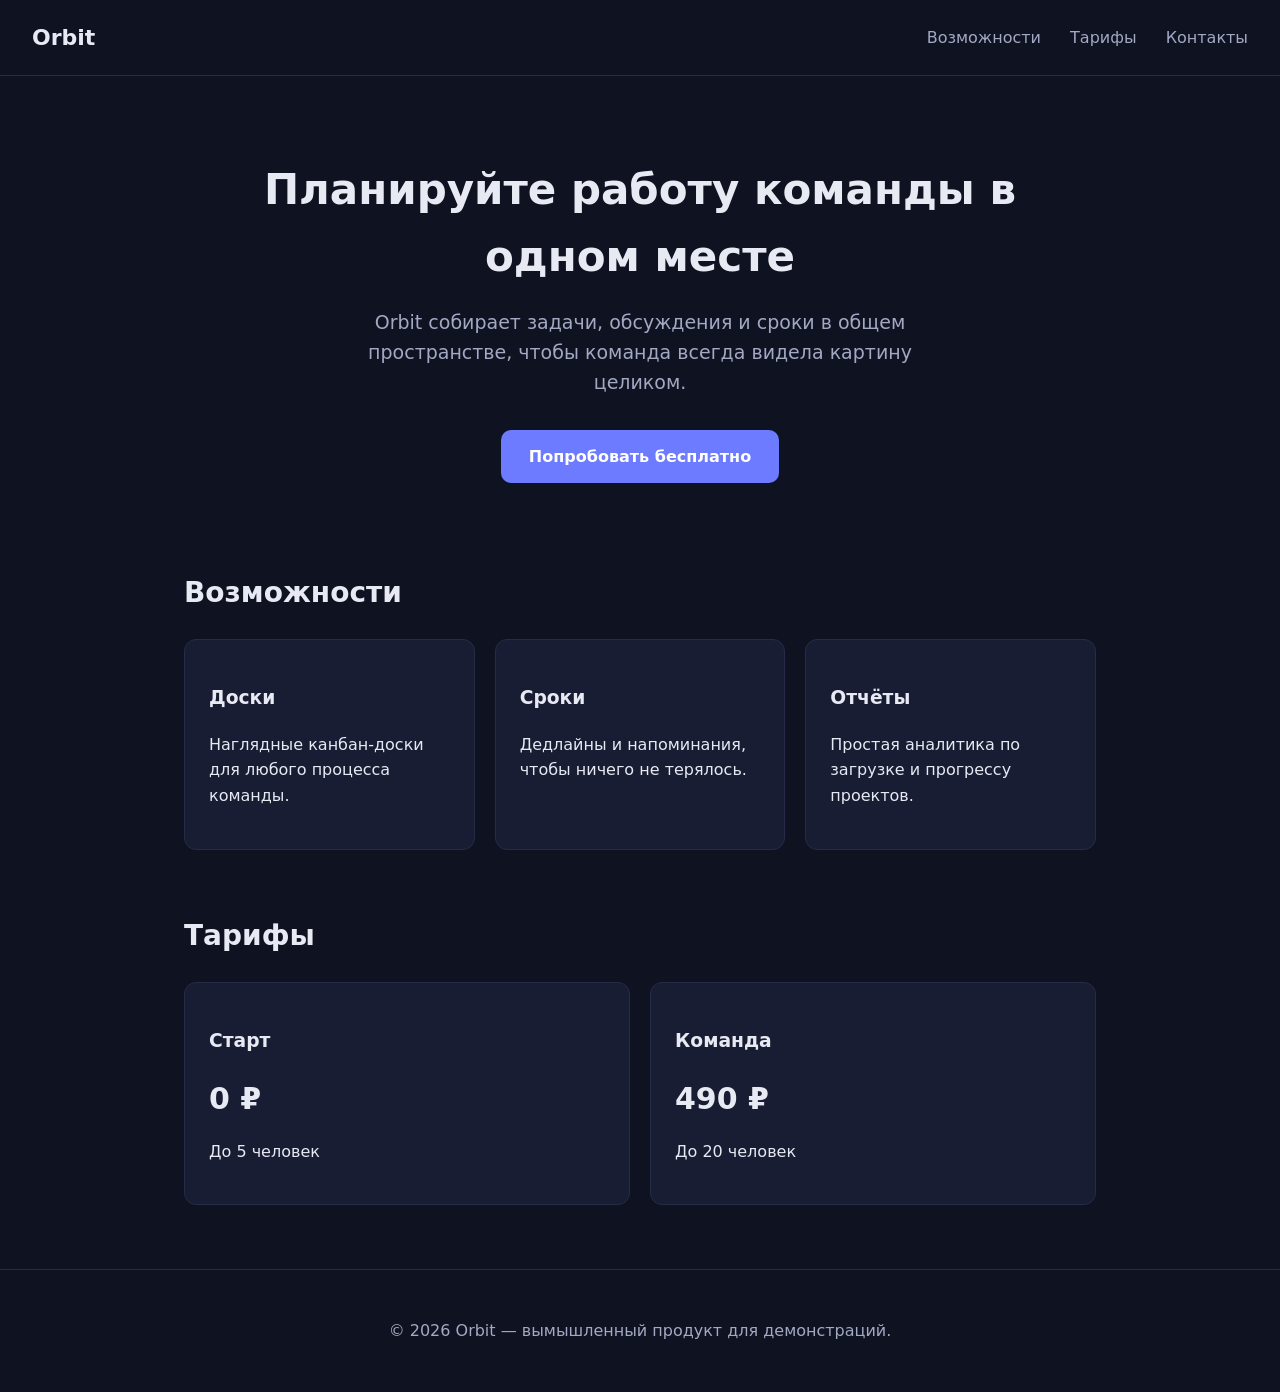
==== index.html @ c74c5e83 "Orbit — демо-лендинг (песочница для AI-агента)" ====
<!doctype html>
<html lang="ru">
  <head>
    <meta charset="utf-8" />
    <meta name="viewport" content="width=device-width, initial-scale=1" />
    <title>Orbit — планировщик для команд</title>
    <link rel="stylesheet" href="styles.css" />
  </head>
  <body>
    <header class="nav">
      <div class="brand">Orbit</div>
      <nav>
        <a href="#features">Возможности</a>
        <a href="#pricing">Тарифы</a>
        <a href="#contact">Контакты</a>
      </nav>
    </header>

    <main>
      <section class="hero">
        <h1>Планируйте работу команды в одном месте</h1>
        <p class="lead">
          Orbit собирает задачи, обсуждения и сроки в общем пространстве, чтобы
          команда всегда видела картину целиком.
        </p>
        <a class="cta" href="#pricing">Попробовать бесплатно</a>
      </section>

      <section id="features" class="features">
        <h2>Возможности</h2>
        <div class="cards">
          <article>
            <h3>Доски</h3>
            <p>Наглядные канбан-доски для любого процесса команды.</p>
          </article>
          <article>
            <h3>Сроки</h3>
            <p>Дедлайны и напоминания, чтобы ничего не терялось.</p>
          </article>
          <article>
            <h3>Отчёты</h3>
            <p>Простая аналитика по загрузке и прогрессу проектов.</p>
          </article>
        </div>
      </section>

      <section id="pricing" class="pricing">
        <h2>Тарифы</h2>
        <div class="plans">
          <article>
            <h3>Старт</h3>
            <p class="price">0 ₽</p>
            <p>До 5 человек</p>
          </article>
          <article>
            <h3>Команда</h3>
            <p class="price">490 ₽</p>
            <p>До 20 человек</p>
          </article>
        </div>
      </section>
    </main>

    <footer id="contact">
      <p>© 2026 Orbit — вымышленный продукт для демонстраций.</p>
    </footer>
  </body>
</html>
---- styles.css ----
:root {
  --bg: #0f1220;
  --panel: #191d33;
  --text: #e7e9f3;
  --muted: #a3a8c3;
  --accent: #6c7bff;
}

* {
  box-sizing: border-box;
}

body {
  margin: 0;
  font-family: system-ui, -apple-system, "Segoe UI", Roboto, sans-serif;
  background: var(--bg);
  color: var(--text);
  line-height: 1.6;
}

.nav {
  display: flex;
  align-items: center;
  justify-content: space-between;
  padding: 20px 32px;
  border-bottom: 1px solid #262b47;
}

.brand {
  font-weight: 700;
  font-size: 22px;
}

.nav nav a {
  color: var(--muted);
  text-decoration: none;
  margin-left: 24px;
}

.nav nav a:hover {
  color: var(--text);
}

main {
  max-width: 960px;
  margin: 0 auto;
  padding: 0 24px;
}

.hero {
  text-align: center;
  padding: 80px 0 64px;
}

.hero h1 {
  font-size: 42px;
  margin: 0 0 16px;
}

.lead {
  color: var(--muted);
  font-size: 19px;
  max-width: 620px;
  margin: 0 auto 32px;
}

.cta {
  display: inline-block;
  background: var(--accent);
  color: #fff;
  padding: 14px 28px;
  border-radius: 10px;
  text-decoration: none;
  font-weight: 600;
}

section h2 {
  font-size: 28px;
  margin-bottom: 24px;
}

.cards,
.plans {
  display: grid;
  gap: 20px;
  grid-template-columns: repeat(auto-fit, minmax(220px, 1fr));
  margin-bottom: 64px;
}

.cards article,
.plans article {
  background: var(--panel);
  border: 1px solid #262b47;
  border-radius: 12px;
  padding: 24px;
}

.price {
  font-size: 30px;
  font-weight: 700;
  margin: 8px 0;
}

footer {
  border-top: 1px solid #262b47;
  padding: 32px 24px;
  text-align: center;
  color: var(--muted);
}
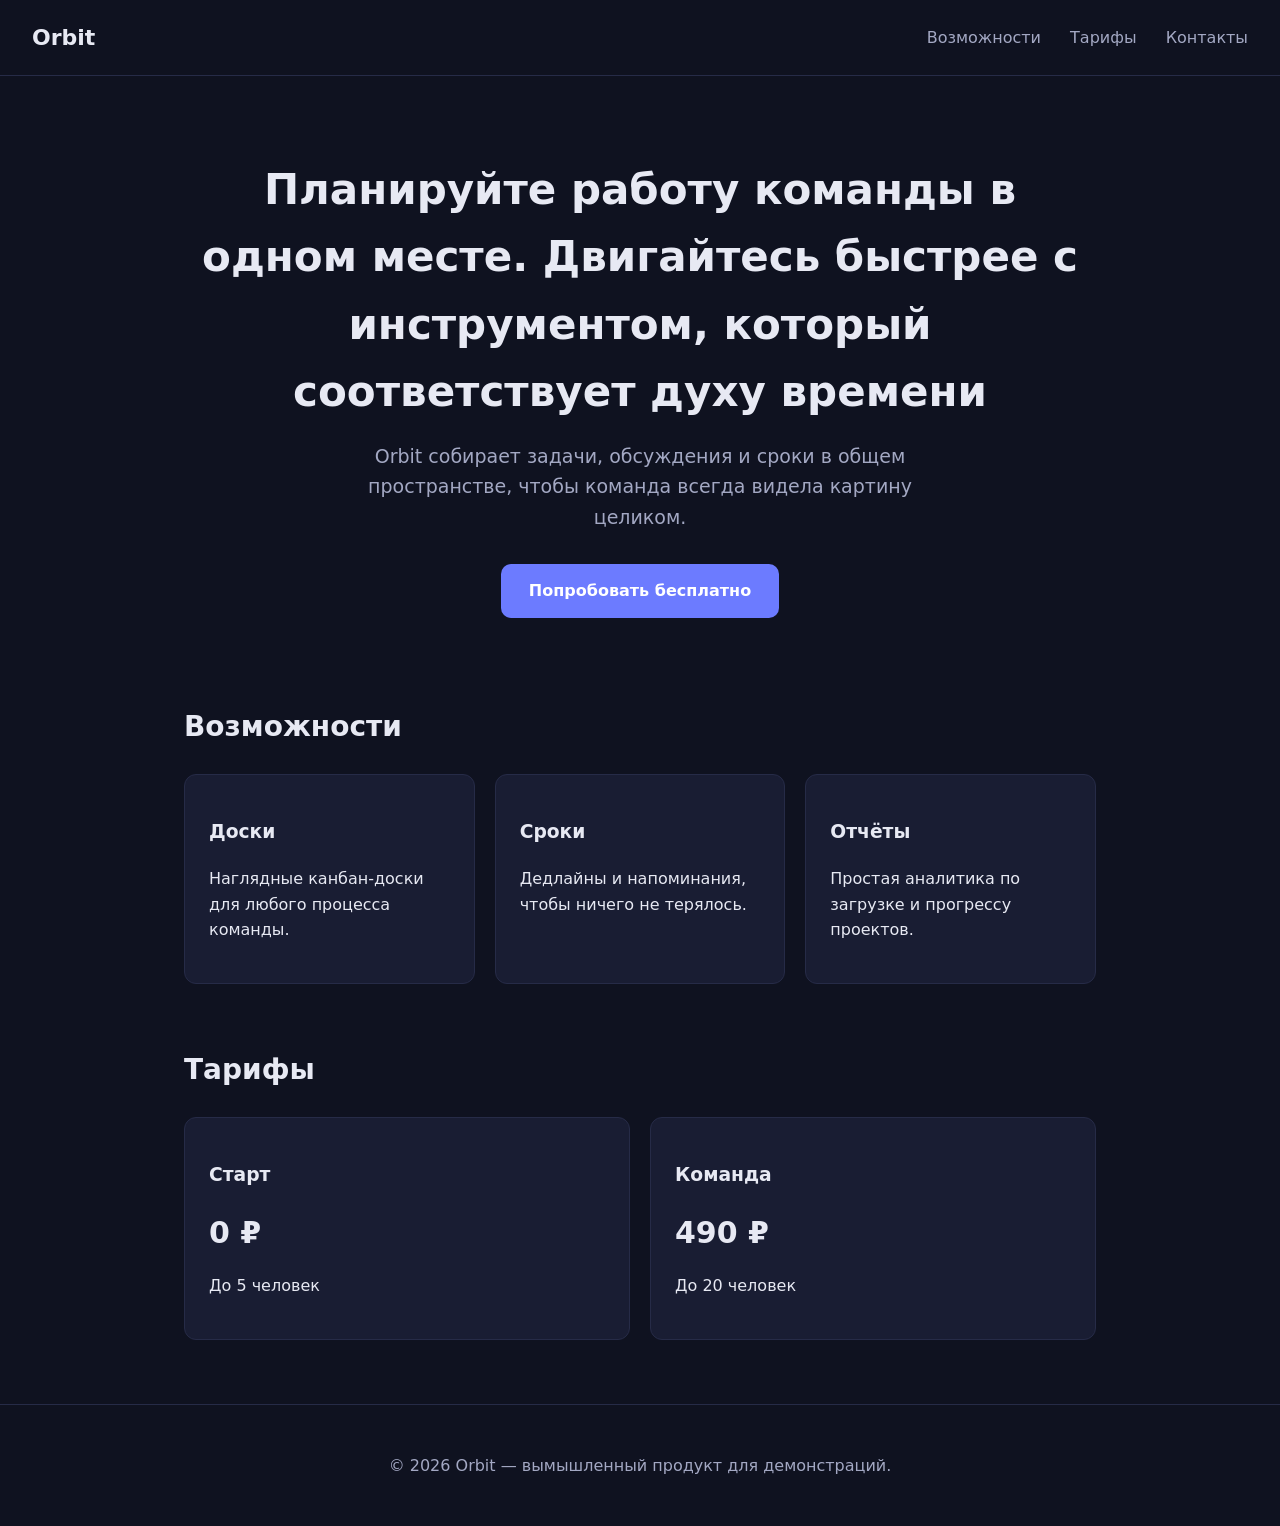
==== commit 8a26fe5e: "Обновить слоган на главной странице" ====
--- a/index.html
+++ b/index.html
@@ -18,7 +18,7 @@
 
     <main>
       <section class="hero">
-        <h1>Планируйте работу команды в одном месте</h1>
+        <h1>Планируйте работу команды в одном месте. Двигайтесь быстрее с инструментом, который соответствует духу времени</h1>
         <p class="lead">
           Orbit собирает задачи, обсуждения и сроки в общем пространстве, чтобы
           команда всегда видела картину целиком.
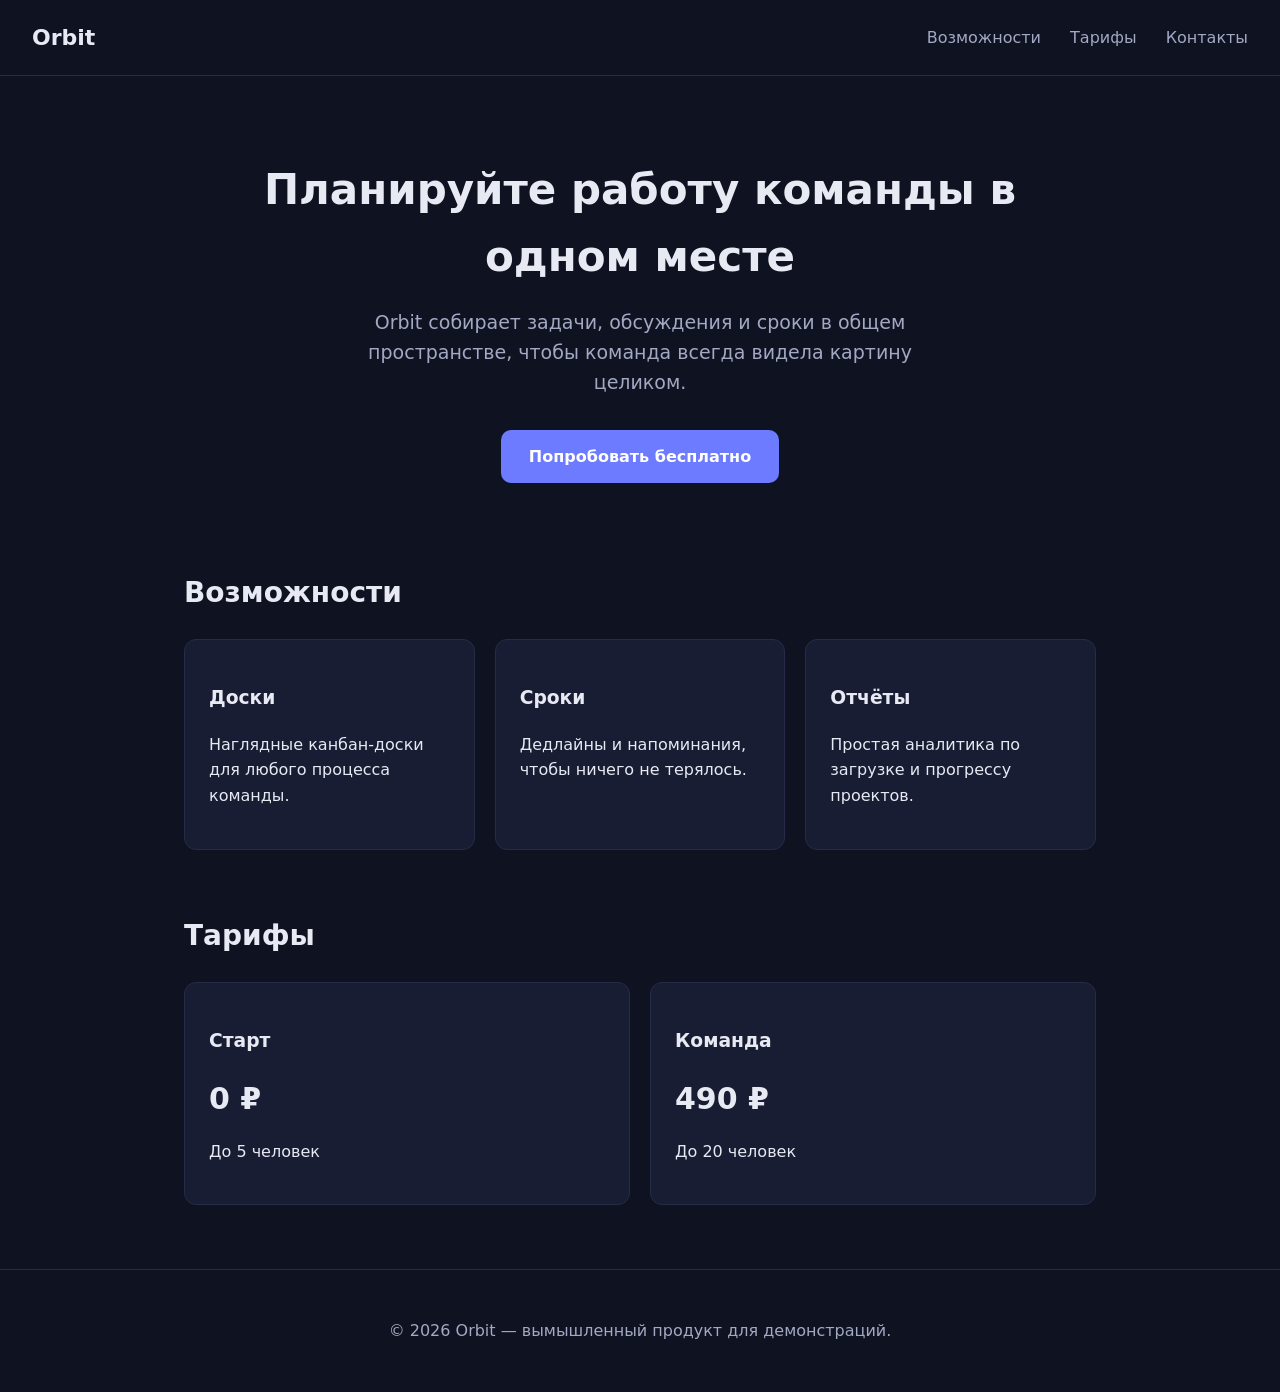
==== commit d3e744c0: "Убрать лишнюю фразу из слогана" ====
--- a/index.html
+++ b/index.html
@@ -18,7 +18,7 @@
 
     <main>
       <section class="hero">
-        <h1>Планируйте работу команды в одном месте. Двигайтесь быстрее с инструментом, который соответствует духу времени</h1>
+        <h1>Планируйте работу команды в одном месте</h1>
         <p class="lead">
           Orbit собирает задачи, обсуждения и сроки в общем пространстве, чтобы
           команда всегда видела картину целиком.
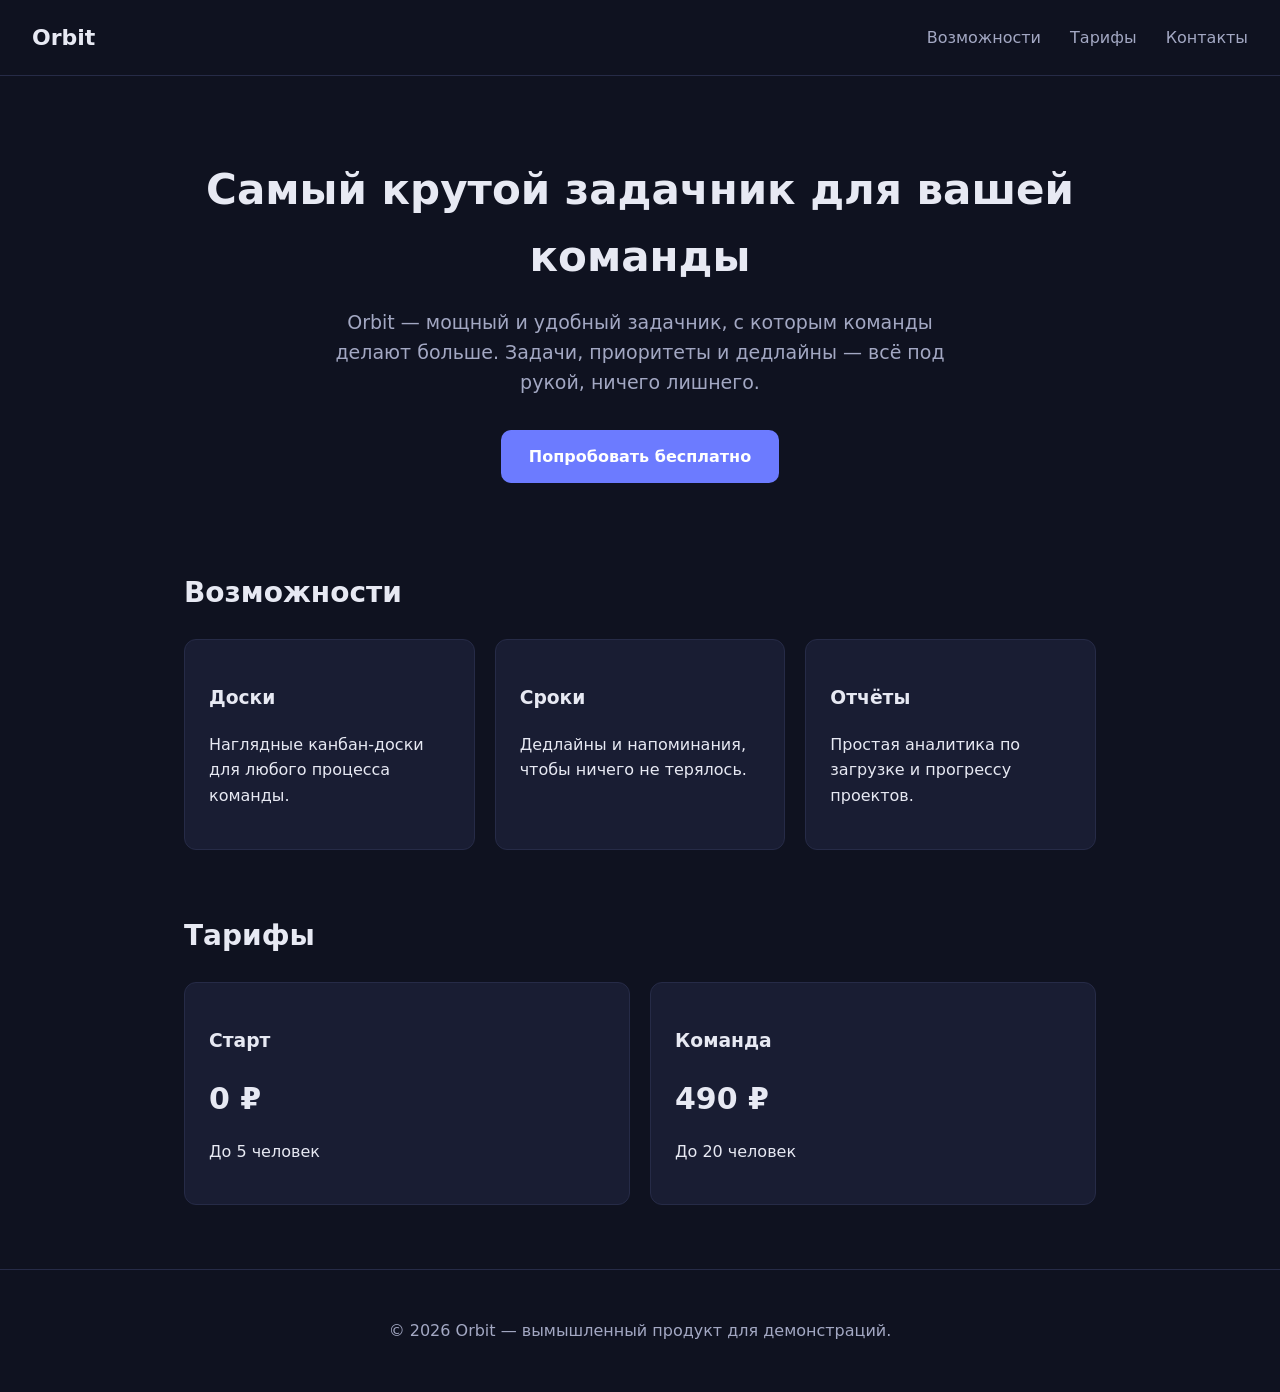
==== commit f0f88d40: "Позиционируем Orbit как крутой задачник на главной" ====
--- a/index.html
+++ b/index.html
@@ -3,7 +3,7 @@
   <head>
     <meta charset="utf-8" />
     <meta name="viewport" content="width=device-width, initial-scale=1" />
-    <title>Orbit — планировщик для команд</title>
+    <title>Orbit — лучший задачник для команд</title>
     <link rel="stylesheet" href="styles.css" />
   </head>
   <body>
@@ -18,10 +18,10 @@
 
     <main>
       <section class="hero">
-        <h1>Планируйте работу команды в одном месте</h1>
+        <h1>Самый крутой задачник для вашей команды</h1>
         <p class="lead">
-          Orbit собирает задачи, обсуждения и сроки в общем пространстве, чтобы
-          команда всегда видела картину целиком.
+          Orbit — мощный и удобный задачник, с которым команды делают больше.
+          Задачи, приоритеты и дедлайны — всё под рукой, ничего лишнего.
         </p>
         <a class="cta" href="#pricing">Попробовать бесплатно</a>
       </section>
